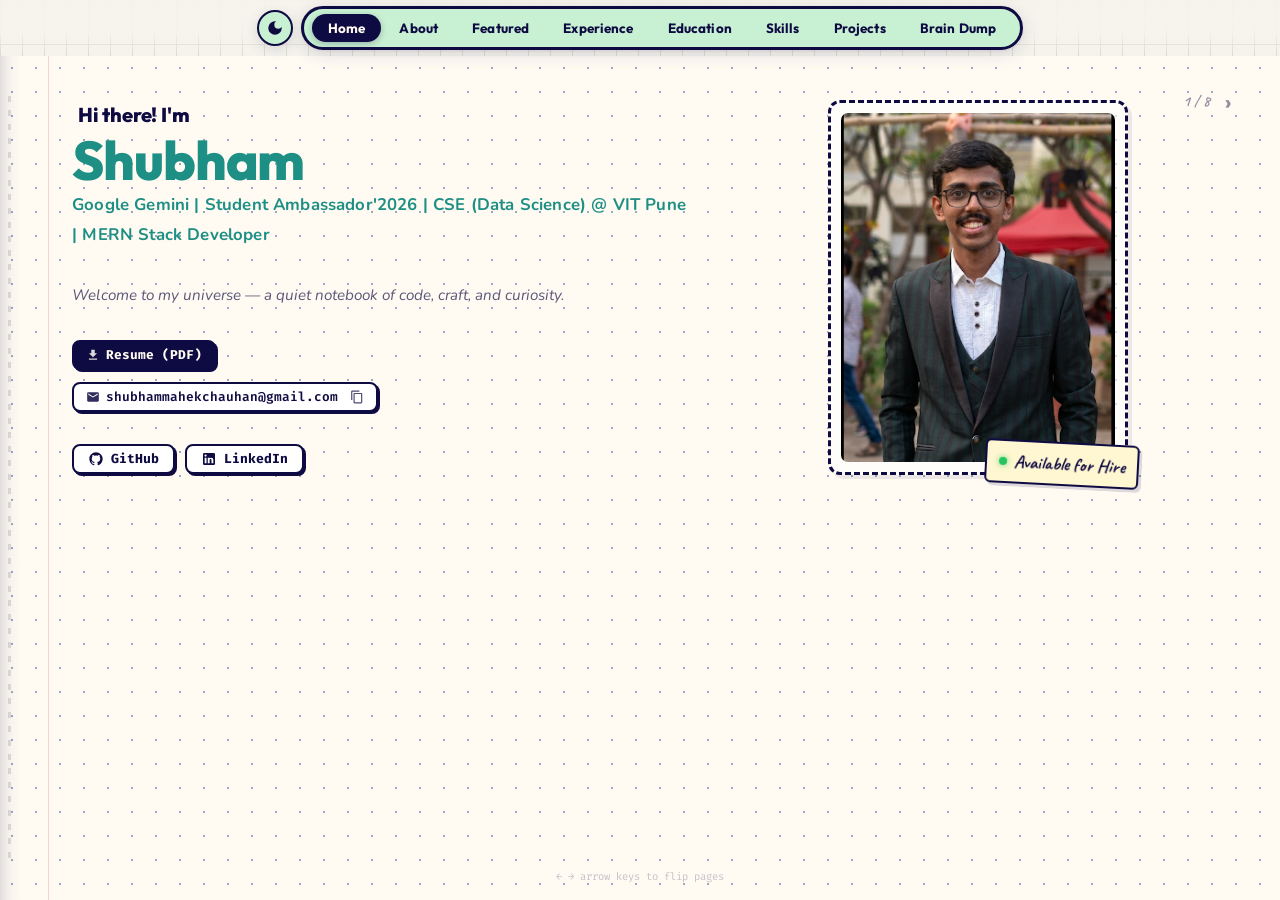
==== index.html @ 8caab5d8 "first commit" ====
<!DOCTYPE html>
<html lang="en">
<head>
  <meta charset="UTF-8">
  <meta name="viewport" content="width=device-width, initial-scale=1.0">
  <meta name="description" content="Personal Portfolio — A notebook of code, craft, and curiosity">
  <title>My Universe — Portfolio</title>
  <link rel="icon" href="data:image/svg+xml,<svg xmlns=%22http://www.w3.org/2000/svg%22 viewBox=%220 0 100 100%22><text y=%22.9em%22 font-size=%2290%22>📖</text></svg>">
  <link rel="stylesheet" href="style.css">
</head>
<body>

  <!-- ═══ FLOATING PILL NAVBAR ═══ -->
  <div class="floating-navbar-wrapper">
    <button class="theme-toggle-btn" id="theme-toggle-btn" title="Toggle theme">
      <svg viewBox="0 0 24 24"><path fill="currentColor" d="M12 3a9 9 0 1 0 9 9c0-.46-.04-.92-.1-1.36a5.389 5.389 0 0 1-4.4 2.26 5.403 5.403 0 0 1-5.4-5.4c0-1.81 .89-3.42 2.26-4.4C12.92 3.04 12.46 3 12 3z"/></svg>
    </button>
    <nav class="floating-navbar" id="navbar">
      <button class="nav-pill active" data-page="0">Home</button>
      <button class="nav-pill" data-page="1">About</button>
      <button class="nav-pill" data-page="2">Featured</button>
      <button class="nav-pill" data-page="3">Experience</button>
      <button class="nav-pill" data-page="4">Education</button>
      <button class="nav-pill" data-page="5">Skills</button>
      <button class="nav-pill" data-page="6">Projects</button>
      <button class="nav-pill" data-page="7">Brain Dump</button>
  </div>

  <!-- ═══ BOOK VIEWPORT ═══ -->
  <div class="book-viewport">
    <div class="book" id="book">

      <!-- Shadow sweep overlay -->
      <div class="page-shadow-overlay" id="page-shadow"></div>

      <!-- ─── PAGE 1: HOME (Full-Spread) ─── -->
      <div class="book-page active" data-page="0">
        <div class="page-full-spread">
          <div class="hero-left page-content-inner">
            <h2 class="hero-greeting" id="hero-greeting"></h2>
            <h1 class="hero-name" id="hero-name"></h1>
            <div class="hero-tagline" id="hero-tagline"></div>
            <p class="hero-bio-line" id="hero-bio"></p>
            <div class="hero-badges" id="hero-badges"></div>
            <div class="hero-socials" id="hero-socials"></div>
          </div>
          <div class="hero-right">
            <div class="pinned-frame" id="hero-frame">
              <img src="" alt="Profile photo" id="hero-photo">
              <!-- Interactive sticky note -->
              <div class="sticky-note">
                <span class="status-dot"></span> Available for Hire
              </div>
            </div>
          </div>
          <div class="page-nav">
            <span class="page-num">1 / 8</span>
            <button class="page-arrow" data-dir="next" title="Next page">›</button>
          </div>
        </div>
      </div>

      <!-- ─── PAGE 2: ABOUT ─── -->
      <div class="book-page" data-page="1">
        <div class="page-left">
          <div class="chapter-number">02</div>
          <div class="chapter-title">About</div>
        </div>
        <div class="page-right">
          <div class="page-content-inner">
            <div class="page-header">
              <h2 class="section-heading">About Me</h2>
              <div class="page-nav">
                <button class="page-arrow" data-dir="prev" title="Previous page">‹</button>
                <span class="page-num">2 / 8</span>
                <button class="page-arrow" data-dir="next" title="Next page">›</button>
              </div>
            </div>
            <div id="about-content"></div>
            <div class="meta-facts" id="about-meta"></div>
          </div>
        </div>
      </div>

      <!-- ─── PAGE 3: FEATURED ─── -->
      <div class="book-page" data-page="2">
        <div class="page-left">
          <div class="chapter-number">03</div>
          <div class="chapter-title">Featured Work</div>
        </div>
        <div class="page-right">
          <div class="page-content-inner">
            <div class="page-header">
              <h2 class="section-heading">Featured Work</h2>
              <div class="page-nav">
                <button class="page-arrow" data-dir="prev" title="Previous page">‹</button>
                <span class="page-num">3 / 8</span>
                <button class="page-arrow" data-dir="next" title="Next page">›</button>
              </div>
            </div>
            <div id="featured-content"></div>
          </div>
        </div>
      </div>

      <!-- ─── PAGE 4: EXPERIENCE ─── -->
      <div class="book-page" data-page="3">
        <div class="page-left">
          <div class="chapter-number">04</div>
          <div class="chapter-title">Experience</div>
        </div>
        <div class="page-right">
          <div class="page-content-inner">
            <div class="page-header">
              <h2 class="section-heading">Experience</h2>
              <div class="page-nav">
                <button class="page-arrow" data-dir="prev" title="Previous page">‹</button>
                <span class="page-num">4 / 8</span>
                <button class="page-arrow" data-dir="next" title="Next page">›</button>
              </div>
            </div>
            <div class="timeline" id="experience-content"></div>
          </div>
        </div>
      </div>

      <!-- ─── PAGE 5: EDUCATION ─── -->
      <div class="book-page" data-page="4">
        <div class="page-left">
          <div class="chapter-number">05</div>
          <div class="chapter-title">Education</div>
        </div>
        <div class="page-right">
          <div class="page-content-inner">
            <div class="page-header">
              <h2 class="section-heading">Education</h2>
              <div class="page-nav">
                <button class="page-arrow" data-dir="prev" title="Previous page">‹</button>
                <span class="page-num">5 / 8</span>
                <button class="page-arrow" data-dir="next" title="Next page">›</button>
              </div>
            </div>
            <!-- Sub-tabs -->
            <div class="edu-tabs">
              <button class="edu-tab active" data-tab="degrees">Degree</button>
              <button class="edu-tab" data-tab="courses">Courses & Certs</button>
            </div>
            <div id="education-content" class="timeline"></div>
            <div id="courses-content" class="courses-grid" style="display:none;"></div>
          </div>
        </div>
      </div>

      <!-- ─── PAGE 6: SKILLS ─── -->
      <div class="book-page" data-page="5">
        <div class="page-left">
          <div class="chapter-number">06</div>
          <div class="chapter-title">Skills</div>
        </div>
        <div class="page-right">
          <div class="page-content-inner">
            <div class="page-header">
              <h2 class="section-heading">Technical Skills</h2>
              <div class="page-nav">
                <button class="page-arrow" data-dir="prev" title="Previous page">‹</button>
                <span class="page-num">6 / 8</span>
                <button class="page-arrow" data-dir="next" title="Next page">›</button>
              </div>
            </div>
            <div class="skills-grid" id="skills-content"></div>
          </div>
        </div>
      </div>

      <!-- ─── PAGE 7: PROJECTS ─── -->
      <div class="book-page" data-page="6">
        <div class="page-left">
          <div class="chapter-number">07</div>
          <div class="chapter-title">Projects</div>
        </div>
        <div class="page-right">
          <div class="page-content-inner">
            <div class="page-header">
              <h2 class="section-heading">Projects</h2>
              <div class="page-nav">
                <button class="page-arrow" data-dir="prev" title="Previous page">‹</button>
                <span class="page-num">7 / 8</span>
                <button class="page-arrow" data-dir="next" title="Next page">›</button>
              </div>
            </div>
            <div class="filter-bar" id="project-filters"></div>
            <div class="projects-grid" id="projects-content"></div>
          </div>
        </div>
      </div>

      <!-- ─── PAGE 8: BRAIN DUMP ─── -->
      <div class="book-page" data-page="7">
        <div class="page-left">
          <div class="chapter-number">08</div>
          <div class="chapter-title">Brain Dump</div>
        </div>
        <div class="page-right">
          <div class="page-content-inner">
            <div class="page-header">
              <h2 class="section-heading">Brain Dump</h2>
              <div class="page-nav">
                <button class="page-arrow" data-dir="prev" title="Previous page">‹</button>
                <span class="page-num">8 / 8</span>
              </div>
            </div>
            <p class="blog-subtext" id="blog-subtext"></p>
            <div id="blog-content"></div>
          </div>
        </div>
      </div>

    </div><!-- /.book -->
  </div><!-- /.book-viewport -->

  <!-- Keyboard hint -->
  <div class="keyboard-hints">← → arrow keys to flip pages</div>

  <!-- ═══ ARTICLE READER MODAL ═══ -->
  <div class="modal-overlay" id="article-modal">
    <div class="modal-window">
      <div class="modal-header">
        <span id="modal-header-text">Brain Dump</span>
        <button class="modal-close" id="modal-close">&times;</button>
      </div>
      <div class="modal-body">
        <h2 class="article-title" id="modal-title"></h2>
        <div class="article-meta" id="modal-meta"></div>
        <div class="article-content" id="modal-content"></div>
      </div>
    </div>
  </div>

  <!-- ═══ CONTACT / DIRECT MESSAGE MODAL ═══ -->
  <div class="modal-overlay" id="contact-modal">
    <div class="modal-window contact-modal-window">
      <div class="modal-header">
        <span>Send a Direct Note</span>
        <button class="modal-close" id="contact-close">&times;</button>
      </div>
      <div class="modal-body contact-modal-body">
        <form id="contact-form">
          <div class="form-group">
            <label for="contact-name" class="form-label">Your Name</label>
            <input type="text" id="contact-name" class="notebook-input" placeholder="e.g. Alex Smith" required>
          </div>
          <div class="form-group">
            <label for="contact-email" class="form-label">Your Email or LinkedIn</label>
            <input type="text" id="contact-email" class="notebook-input" placeholder="e.g. alex@company.com" required>
          </div>
          <div class="form-group">
            <label for="contact-message" class="form-label">Message</label>
            <textarea id="contact-message" class="notebook-input notebook-textarea" rows="3" placeholder="Write a quick note, project inquiry, or greeting..." required></textarea>
          </div>
          <button type="submit" class="submit-note-btn" id="contact-submit">Send Note</button>
          <div class="form-status" id="contact-status"></div>
        </form>
      </div>
    </div>
  </div>

  <script src="data.js"></script>
  <script src="app.js"></script>
</body>
</html>
---- style.css ----
/* ==========================================================================
   BOOK-FLIP PORTFOLIO — STYLESHEET (v6: Precision Baseline & Home Interactions)
   Theme: Open notebook on warm grid canvas — slide transitions
   ========================================================================== */

@import url('https://fonts.googleapis.com/css2?family=Caveat:wght@400;500;600;700&family=Nunito:ital,wght@0,400;0,600;0,700;0,800;1,400&family=Outfit:wght@500;600;700;800&family=Fira+Code:wght@400;500;600&family=Inter:wght@400;500;600&display=swap');

/* ── Design Tokens ── */
:root {
  --bg-canvas: #F5F3EC;
  --bg-grid-line: #DDD9CB;
  --bg-book: #FFFBF3;
  --bg-book-left: #F8F1E4;
  --bg-card: #FFFFFF;
  --bg-pill-nav: #C8F0D2;
  --bg-pill-badge: #D9F5DE;
  --ruled-line: #96AABF;
  --ruled-line-red: #D68A8A;

  --text-navy: #0E0A42;
  --text-teal: #1E8F84;
  --text-body: #1E1A4F;
  --text-muted: #5C587A;
  --text-chapter: rgba(14, 10, 66, 0.14);

  --border-dark: #0E0A42;
  --border-medium: #3A366A;
  --border-light: #CBC7B8;
  --pin-red: #E83636;
  --accent-gold: #E8A817;

  --font-display: 'Outfit', 'Nunito', sans-serif;
  --font-body: 'Nunito', 'Inter', sans-serif;
  --font-mono: 'Fira Code', monospace;
  --font-handwritten: 'Caveat', cursive;

  --shadow-book: 0 10px 40px rgba(14,10,66,0.15), 0 2px 8px rgba(14,10,66,0.10);
  --shadow-block: 3px 3px 0px var(--border-dark);
  --shadow-block-hover: 5px 5px 0px var(--text-teal);

  --slide-duration: 480ms;
  --slide-ease: cubic-bezier(0.4, 0, 0.2, 1);

  --navbar-height: 56px;

  /* ── BUTTON & PILL THEME TOKENS ── */
  --btn-active-bg: #0E0A42;
  --btn-active-text: #FFFBF3;
  --btn-hover-bg: rgba(14, 10, 66, 0.08);
  --btn-badge-bg: #D9F5DE;
  --btn-badge-text: #0E0A42;
  --action-btn-bg: #0E0A42;
  --action-btn-text: #FFFBF3;
  --action-btn-hover-bg: #1E8F84;
  --action-btn-hover-text: #FFFBF3;

  /* ── LINE GRID — single source of truth ── */
  --line-height: 30px;
}

/* ── Blueprint Theme ── */
body.theme-blueprint {
  --bg-canvas: #090F1E;
  --bg-grid-line: #162244;
  --bg-book: #121F3D;
  --bg-book-left: #090F1E;
  --bg-card: #1B2B50;
  --bg-pill-nav: #162548;
  --bg-pill-badge: #0284C7;
  --ruled-line: rgba(56, 189, 248, 0.35);
  --ruled-line-red: #F43F5E;
  --text-navy: #FFFFFF;
  --text-teal: #38BDF8;
  --text-body: #E0F2FE;
  --text-muted: #7DD3FC;
  --text-chapter: rgba(248, 250, 252, 0.18);
  --border-dark: #38BDF8;
  --border-medium: #0284C7;
  --border-light: #334155;

  --btn-active-bg: #38BDF8;
  --btn-active-text: #090F1E;
  --btn-hover-bg: rgba(56, 189, 248, 0.18);
  --btn-badge-bg: #0284C7;
  --btn-badge-text: #FFFFFF;
  --action-btn-bg: #38BDF8;
  --action-btn-text: #090F1E;
  --action-btn-hover-bg: #0284C7;
  --action-btn-hover-text: #FFFFFF;
}
body.theme-blueprint .floating-navbar-wrapper {
  background: linear-gradient(to bottom, rgba(9,15,30,0.95) 55%, transparent 100%);
}
body.theme-blueprint .floating-navbar {
  background-color: #162548;
  border-color: #38BDF8;
}
body.theme-blueprint .nav-pill {
  color: #E0F2FE;
}
body.theme-blueprint .nav-pill.active {
  background-color: #38BDF8;
  color: #090F1E;
}
body.theme-blueprint .pinned-frame {
  background: #1B2B50;
}
body.theme-blueprint .sticky-note {
  background: #0284C7;
  color: #FFFFFF;
  border-color: #38BDF8;
}

/* ── Dark Ink Theme ── */
body.theme-darkink {
  --bg-canvas: #0A0A0E;
  --bg-grid-line: #181822;
  --bg-book: #14141C;
  --bg-book-left: #0A0A0E;
  --bg-card: #1F1F2B;
  --bg-pill-nav: #1A1A24;
  --bg-pill-badge: #134E4A;
  --ruled-line: rgba(255, 255, 255, 0.12);
  --ruled-line-red: #EF4444;
  --text-navy: #FFFFFF;
  --text-teal: #2DD4BF;
  --text-body: #E5E7EB;
  --text-muted: #9CA3AF;
  --text-chapter: rgba(255, 255, 255, 0.15);
  --border-dark: #2DD4BF;
  --border-medium: #14B8A6;
  --border-light: #2A2A38;

  --btn-active-bg: #2DD4BF;
  --btn-active-text: #0A0A0E;
  --btn-hover-bg: rgba(45, 212, 191, 0.18);
  --btn-badge-bg: #134E4A;
  --btn-badge-text: #FFFFFF;
  --action-btn-bg: #2DD4BF;
  --action-btn-text: #0A0A0E;
  --action-btn-hover-bg: #14B8A6;
  --action-btn-hover-text: #FFFFFF;
}
body.theme-darkink .floating-navbar-wrapper {
  background: linear-gradient(to bottom, rgba(10,10,14,0.95) 55%, transparent 100%);
}
body.theme-darkink .floating-navbar {
  background-color: #1A1A24;
  border-color: #2DD4BF;
}
body.theme-darkink .nav-pill {
  color: #E5E7EB;
}
body.theme-darkink .nav-pill.active {
  background-color: #2DD4BF;
  color: #0A0A0E;
}
body.theme-darkink .pinned-frame {
  background: #1F1F2B;
}
body.theme-darkink .sticky-note {
  background: #134E4A;
  color: #FFFFFF;
  border-color: #2DD4BF;
}



/* ── Interactive Paper Doodles / Coffee Rings ── */
.paper-doodle {
  position: absolute;
  pointer-events: none;
  z-index: 15;
  user-select: none;
  animation: doodlePop 350ms cubic-bezier(0.34, 1.56, 0.64, 1) forwards;
}
@keyframes doodlePop {
  0% { transform: translate(-50%, -50%) scale(0.2) rotate(-15deg); opacity: 0; }
  100% { transform: translate(-50%, -50%) scale(1) rotate(0deg); opacity: 0.65; }
}

.coffee-stain {
  width: 64px;
  height: 64px;
  border-radius: 50%;
  border: 4px solid rgba(139, 90, 43, 0.35);
  box-shadow: inset 0 0 12px rgba(139, 90, 43, 0.2);
}
.ink-star-doodle {
  font-family: var(--font-handwritten);
  font-size: 2.2rem;
  font-weight: 700;
  color: var(--text-teal);
}

/* ── Reset ── */
*, *::before, *::after { box-sizing: border-box; margin: 0; padding: 0; }

html {
  font-size: 16px;
  background-color: var(--bg-canvas);
  font-family: var(--font-body);
  -webkit-font-smoothing: antialiased;
  -moz-osx-font-smoothing: grayscale;
}

body {
  background-color: var(--bg-canvas);
  background-image:
    linear-gradient(to right, var(--bg-grid-line) 1px, transparent 1px),
    linear-gradient(to bottom, var(--bg-grid-line) 1px, transparent 1px);
  background-size: 22px 22px;
  color: var(--text-body);
  line-height: var(--line-height);
  overflow: hidden;
  height: 100vh;
  width: 100vw;
  display: flex;
  flex-direction: column;
}

/* ── Typography — sized to sit on ruled lines ── */
h1, h2, h3, h4 {
  font-family: var(--font-display);
  color: var(--text-navy);
  letter-spacing: -0.01em;
}
h1 { font-size: clamp(2.2rem, 4vw, 3.4rem); font-weight: 800; line-height: calc(var(--line-height) * 2); margin: 0; }
h2 { font-size: 1.6rem; font-weight: 800; line-height: var(--line-height); margin: 0; }
h3 { font-size: 1.1rem; font-weight: 700; line-height: var(--line-height); margin: 0; }
p  { font-size: 0.95rem; color: var(--text-body); line-height: var(--line-height); margin-bottom: var(--line-height); }

/* ==========================================================================
   FLOATING PILL NAVBAR
   ========================================================================== */
.floating-navbar-wrapper {
  position: fixed;
  top: 0; left: 0; right: 0;
  height: var(--navbar-height);
  z-index: 1000;
  display: flex;
  align-items: center;
  justify-content: center;
  gap: 8px;
  padding: 10px 12px;
  pointer-events: none;
  background: linear-gradient(to bottom, rgba(245,243,236,0.95) 55%, transparent 100%);
}

.theme-toggle-btn {
  pointer-events: auto;
  width: 36px;
  height: 36px;
  border-radius: 50%;
  background: var(--bg-pill-nav);
  border: 2.5px solid var(--border-dark);
  color: var(--text-navy);
  display: flex;
  align-items: center;
  justify-content: center;
  cursor: pointer;
  box-shadow: 0 4px 14px rgba(14,10,66,0.12);
  transition: all 180ms ease;
  flex-shrink: 0;
}
.theme-toggle-btn:hover {
  transform: scale(1.08);
  background: var(--btn-active-bg);
  color: var(--btn-active-text);
}
.theme-toggle-btn svg {
  width: 18px;
  height: 18px;
  display: block;
}

.floating-navbar {
  pointer-events: auto;
  background-color: var(--bg-pill-nav);
  border: 3px solid var(--border-dark);
  border-radius: 999px;
  padding: 5px 8px;
  box-shadow: 0 4px 18px rgba(14,10,66,0.13), 0 1px 3px rgba(14,10,66,0.08);
  display: flex;
  align-items: center;
  gap: 2px;
  flex-wrap: nowrap;
  overflow-x: auto;
  overflow-y: hidden;
  max-width: calc(100vw - 24px);
  scrollbar-width: none;
  -ms-overflow-style: none;
}
.floating-navbar::-webkit-scrollbar { display: none; }

.nav-pill {
  font-family: var(--font-display);
  font-size: 0.84rem;
  font-weight: 700;
  color: var(--text-navy);
  text-decoration: none;
  padding: 6px 16px;
  border-radius: 999px;
  transition: all 180ms ease;
  white-space: nowrap;
  cursor: pointer;
  border: none;
  background: none;
  flex-shrink: 0;
  user-select: none;
  letter-spacing: 0.01em;
}
.nav-pill:hover { background-color: var(--btn-hover-bg); }
.nav-pill.active {
  background-color: var(--btn-active-bg);
  color: var(--btn-active-text);
  box-shadow: 0 2px 6px rgba(14,10,66,0.25);
}

/* ==========================================================================
   BOOK CONTAINER
   ========================================================================== */
.book-viewport {
  flex: 1;
  width: 100%;
  padding-top: var(--navbar-height);
  overflow: hidden;
}

.book {
  position: relative;
  width: 100%;
  height: 100%;
  background-color: var(--bg-book);
  overflow: hidden;
}

/* Book spine */
.book::before {
  content: '';
  position: absolute;
  left: 0; top: 0; bottom: 0;
  width: 22px;
  background: linear-gradient(to right,
    rgba(14,10,66,0.12) 0%,
    rgba(14,10,66,0.06) 30%,
    rgba(14,10,66,0.02) 60%,
    transparent 100%
  );
  z-index: 50;
  pointer-events: none;
}

/* Binding stitches */
.book::after {
  content: '';
  position: absolute;
  left: 8px; top: 40px; bottom: 40px;
  width: 3px;
  background-image: repeating-linear-gradient(
    to bottom,
    var(--border-dark) 0px,
    var(--border-dark) 6px,
    transparent 6px,
    transparent 14px
  );
  opacity: 0.12;
  z-index: 51;
  pointer-events: none;
}

/* ==========================================================================
   BOOK PAGES
   ========================================================================== */
.book-page {
  position: absolute;
  inset: 0;
  display: none;
  background-color: var(--bg-book);
  overflow: hidden;
  will-change: transform, opacity;
}

.book-page.active { display: flex; z-index: 10; }

/* ── Left page (chapter visual) ── */
.page-left {
  width: clamp(240px, 32%, 380px);
  background-color: var(--bg-book-left);
  border-right: 2px solid var(--border-light);
  display: flex;
  flex-direction: column;
  justify-content: center;
  align-items: center;
  padding: 48px 32px;
  position: relative;
  flex-shrink: 0;
  background-image: radial-gradient(var(--ruled-line) 1.2px, transparent 1.2px);
  background-size: 24px 24px;
}

/* ── Right page (content) — ELEGANT DOT GRID BULLET JOURNAL PAPER ── */
.page-right {
  flex: 1;
  overflow-y: auto;
  overflow-x: hidden;
  padding: 40px 52px 40px 44px;
  scrollbar-width: thin;
  scrollbar-color: var(--border-light) transparent;
  background-color: var(--bg-book);
  background-image:
    linear-gradient(to right, rgba(220, 53, 69, 0.2) 1.5px, transparent 1.5px),
    radial-gradient(var(--ruled-line) 1.2px, transparent 1.2px);
  background-size: 100% 100%, 24px 24px;
  background-position: 28px 0, 0 0;
  background-attachment: local;
}
.page-right::-webkit-scrollbar { width: 5px; }
.page-right::-webkit-scrollbar-track { background: transparent; }
.page-right::-webkit-scrollbar-thumb { background: var(--border-light); border-radius: 3px; }

.grid-paragraph {
  font-size: 0.95rem;
  line-height: 1.6;
  margin-bottom: 16px;
  color: var(--text-body);
}

/* ── Full-Spread Page (Home) — Dot-Grid background ── */
.page-full-spread {
  width: 100%;
  height: 100%;
  display: flex;
  align-items: flex-start;
  padding: 44px 72px;
  gap: 56px;
  background-color: var(--bg-book);
  background-image:
    linear-gradient(to right, rgba(220, 53, 69, 0.2) 1.5px, transparent 1.5px),
    radial-gradient(var(--ruled-line) 1.2px, transparent 1.2px);
  background-size: 100% 100%, 24px 24px;
  background-position: 48px 0, 0 0;
  position: relative;
}

/* ── Hero typography lined baseline perfection ── */
.hero-greeting {
  font-size: 1.25rem;
  font-weight: 800;
  line-height: var(--line-height);
  margin-bottom: 0;
  padding-left: 6px;
}
.hero-name {
  font-size: clamp(2.2rem, 4.5vw, 3.4rem);
  font-weight: 800;
  color: var(--text-teal);
  line-height: calc(var(--line-height) * 2);
  margin-bottom: 0;
  letter-spacing: -0.02em;
}
.hero-tagline {
  font-family: var(--font-body);
  font-size: clamp(0.88rem, 1.5vw, 1.05rem);
  color: var(--text-teal);
  line-height: var(--line-height);
  margin-bottom: var(--line-height);
  font-weight: 700;
  letter-spacing: 0.01em;
}
.hero-bio-line {
  font-style: italic;
  color: var(--text-muted);
  margin-bottom: var(--line-height);
  font-size: 0.92rem;
  max-width: 520px;
  line-height: var(--line-height);
}

/* ── Chapter Number — bold stamped ── */
.chapter-number {
  font-family: var(--font-handwritten);
  font-size: clamp(6rem, 12vw, 10rem);
  font-weight: 700;
  color: var(--text-chapter);
  line-height: 0.9;
  margin-bottom: 12px;
  text-shadow: 2px 2px 0px rgba(14,10,66,0.04);
  letter-spacing: -0.04em;
}

.chapter-title {
  font-family: var(--font-handwritten);
  font-size: clamp(2rem, 3.5vw, 2.8rem);
  font-weight: 700;
  color: var(--text-navy);
  text-align: center;
  line-height: calc(var(--line-height) * 2);
}

/* ==========================================================================
   PAGE HEADER & NAVIGATION
   ========================================================================== */
.page-header {
  display: flex;
  justify-content: space-between;
  align-items: center;
  height: var(--line-height);
  margin-bottom: var(--line-height);
  border-bottom: 2px solid var(--border-dark);
  padding-bottom: 0;
  box-sizing: border-box;
}

.section-heading {
  font-size: 1.6rem;
  font-weight: 800;
  color: var(--text-navy);
  line-height: var(--line-height);
  padding: 0;
  margin: 0;
  border: none;
}

.page-nav {
  display: flex;
  align-items: center;
  gap: 2px;
  height: var(--line-height);
}

.page-full-spread .page-nav {
  position: absolute;
  top: 30px;
  right: 40px;
}

.page-arrow {
  display: flex;
  align-items: center;
  justify-content: center;
  width: 24px;
  height: var(--line-height);
  background: none;
  border: none;
  cursor: pointer;
  font-size: 1.3rem;
  font-weight: 800;
  color: var(--text-navy);
  transition: color 140ms ease;
  user-select: none;
  opacity: 0.45;
  font-family: var(--font-display);
  line-height: var(--line-height);
}
.page-arrow:hover {
  opacity: 1;
  color: var(--text-teal);
}
.page-arrow:active { transform: scale(0.9); }

.page-num {
  font-family: var(--font-handwritten);
  font-size: 0.95rem;
  font-weight: 700;
  color: var(--text-muted);
  padding: 0 4px;
  white-space: nowrap;
  user-select: none;
  opacity: 0.65;
  line-height: var(--line-height);
}

/* ==========================================================================
   SLIDE TRANSITIONS
   ========================================================================== */
@keyframes slideOutLeft {
  0%   { transform: translateX(0) scale(1);     opacity: 1; }
  100% { transform: translateX(-30%) scale(0.96); opacity: 0; }
}
@keyframes slideInFromRight {
  0%   { transform: translateX(45%) scale(0.97); opacity: 0; }
  100% { transform: translateX(0) scale(1);      opacity: 1; }
}
@keyframes slideOutRight {
  0%   { transform: translateX(0) scale(1);      opacity: 1; }
  100% { transform: translateX(30%) scale(0.96);  opacity: 0; }
}
@keyframes slideInFromLeft {
  0%   { transform: translateX(-45%) scale(0.97); opacity: 0; }
  100% { transform: translateX(0) scale(1);       opacity: 1; }
}

.book-page.slide-out-left {
  display: flex !important;
  animation: slideOutLeft var(--slide-duration) var(--slide-ease) forwards;
  z-index: 20;
}
.book-page.slide-in-right {
  display: flex !important;
  animation: slideInFromRight var(--slide-duration) var(--slide-ease) forwards;
  z-index: 15;
}
.book-page.slide-out-right {
  display: flex !important;
  animation: slideOutRight var(--slide-duration) var(--slide-ease) forwards;
  z-index: 20;
}
.book-page.slide-in-left {
  display: flex !important;
  animation: slideInFromLeft var(--slide-duration) var(--slide-ease) forwards;
  z-index: 15;
}

/* Shadow sweep */
.page-shadow-overlay {
  position: absolute; inset: 0;
  pointer-events: none; z-index: 30;
  opacity: 0;
  background: linear-gradient(to right, rgba(14,10,66,0.08) 0%, transparent 40%);
}
.page-shadow-overlay.sweeping {
  animation: shadowSweep var(--slide-duration) ease-in-out forwards;
}
@keyframes shadowSweep {
  0%   { opacity: 0; }
  35%  { opacity: 1; }
  65%  { opacity: 0.7; }
  100% { opacity: 0; }
}

/* Content fade-in */
.page-content-inner {
  opacity: 0;
  transform: translateY(8px);
  transition: opacity 300ms ease-out 120ms, transform 300ms ease-out 120ms;
}
.book-page.active .page-content-inner {
  opacity: 1;
  transform: translateY(0);
}

/* ==========================================================================
   HERO / HOME (FULL-SPREAD & INTERACTIVE ELEMENTS)
   ========================================================================== */
.hero-left { flex: 1.1; max-width: 620px; }
.hero-bio-line {
  font-style: italic;
  color: var(--text-muted);
  margin-bottom: var(--line-height);
  font-size: 0.95rem;
  max-width: 520px;
  line-height: var(--line-height);
}

/* Handwritten signature at bottom */
.handwritten-signature {
  font-family: var(--font-handwritten);
  font-size: 1.9rem;
  font-weight: 700;
  color: var(--text-teal);
  margin-top: var(--line-height);
  line-height: var(--line-height);
  opacity: 0.85;
  transform: rotate(-3deg);
  user-select: none;
  display: inline-block;
  cursor: pointer;
  transition: transform 200ms ease, opacity 200ms ease;
}
.handwritten-signature:hover {
  transform: rotate(0deg) scale(1.08);
  opacity: 1;
}

/* Copy Badges */
.hero-badges { display: flex; gap: 10px; flex-wrap: wrap; margin-bottom: var(--line-height); }

.copy-pill {
  display: inline-flex; align-items: center; gap: 6px;
  background: var(--bg-card);
  border: 2px solid var(--border-dark);
  border-radius: 8px;
  padding: 4px 12px;
  height: var(--line-height);
  font-family: var(--font-mono); font-size: 0.8rem; font-weight: 600;
  color: var(--text-navy);
  cursor: pointer;
  transition: all 150ms ease;
  position: relative;
  box-shadow: 2px 2px 0px var(--border-dark);
}
.copy-pill:hover {
  background: var(--btn-badge-bg);
  color: var(--btn-badge-text);
  transform: translateY(-2px);
  box-shadow: 4px 4px 0px var(--border-dark);
}
.copy-pill svg { width: 14px; height: 14px; fill: currentColor; opacity: 0.85; }

.copy-pill .toast {
  position: absolute; top: -32px; left: 50%; transform: translateX(-50%);
  background: var(--border-dark);
  color: var(--bg-book);
  border: 1.5px solid var(--border-dark);
  box-shadow: 2px 3px 8px rgba(0,0,0,0.25);
  font-family: var(--font-mono);
  font-size: 0.72rem; font-weight: 700; padding: 3px 10px; border-radius: 6px;
  opacity: 0; pointer-events: none; transition: opacity 200ms ease; white-space: nowrap;
  z-index: 100;
}
.copy-pill.copied .toast { opacity: 1; }

/* Socials */
.hero-socials { display: flex; gap: 10px; flex-wrap: wrap; margin-top: 4px; }

.social-badge {
  display: inline-flex; align-items: center; justify-content: center; gap: 7px;
  padding: 4px 14px;
  height: var(--line-height);
  background: var(--bg-card);
  border: 2px solid var(--border-dark);
  border-radius: 8px;
  color: var(--text-navy);
  font-family: var(--font-mono);
  font-size: 0.82rem;
  font-weight: 700;
  box-shadow: 2px 2px 0px var(--border-dark);
  transition: transform 150ms ease, box-shadow 150ms ease, background-color 150ms ease;
  text-decoration: none;
  white-space: nowrap;
}
.social-badge:hover {
  transform: translateY(-2px);
  box-shadow: 4px 4px 0px var(--border-dark);
  background: var(--bg-pill-badge);
}
.social-badge svg { width: 16px; height: 16px; fill: currentColor; flex-shrink: 0; }

/* Hero photo frame with 3D tilt & interactive sticky note */
.hero-right { flex: 0.8; display: flex; align-items: flex-start; justify-content: center; }

.pinned-frame {
  position: relative;
  width: 100%; max-width: 300px;
  aspect-ratio: 4/5;
  border: 3px dashed var(--border-dark);
  border-radius: 12px;
  padding: 10px;
  background: rgba(255,255,255,0.6);
  box-shadow: 4px 4px 0px rgba(14,10,66,0.08);
  transition: transform 300ms cubic-bezier(0.2, 0, 0.2, 1), box-shadow 300ms ease;
  transform-style: preserve-3d;
  cursor: pointer;
}
.pinned-frame:hover {
  transform: translateY(-4px) rotate(1deg);
  box-shadow: 8px 8px 0px rgba(14,10,66,0.12);
}
.pinned-frame img {
  width: 100%; height: 100%; object-fit: cover; object-position: 50% 12%; border-radius: 7px; display: block;
}

/* Interactive Sticky Note on Photo */
.sticky-note {
  position: absolute;
  bottom: -14px;
  right: -14px;
  background: #FFF7D1;
  border: 2px solid var(--border-dark);
  border-radius: 6px;
  padding: 5px 12px;
  font-family: var(--font-handwritten);
  font-size: 1.15rem;
  font-weight: 700;
  color: var(--text-navy);
  box-shadow: 3px 3px 0px rgba(14,10,66,0.14);
  transform: rotate(3deg);
  transition: transform 200ms ease, box-shadow 200ms ease;
  z-index: 20;
  display: flex;
  align-items: center;
  gap: 7px;
  white-space: nowrap;
  user-select: none;
}
.sticky-note:hover {
  transform: rotate(0deg) scale(1.06);
  box-shadow: 4px 4px 0px var(--text-teal);
}

.status-dot {
  width: 8px;
  height: 8px;
  border-radius: 50%;
  background: #22C55E;
  display: inline-block;
  box-shadow: 0 0 6px rgba(34,197,94,0.7);
  animation: pulseDot 2s infinite;
}

@keyframes pulseDot {
  0% { transform: scale(0.9); opacity: 0.7; }
  50% { transform: scale(1.25); opacity: 1; }
  100% { transform: scale(0.9); opacity: 0.7; }
}

/* ==========================================================================
   CONTENT COMPONENTS
   ========================================================================== */

/* Education sub-tabs */
.edu-tabs {
  display: flex;
  gap: 8px;
  margin-bottom: 20px;
}
.edu-tab {
  font-family: var(--font-display);
  font-size: 0.85rem;
  font-weight: 700;
  padding: 6px 18px;
  border-radius: 999px;
  border: 2px solid var(--border-dark);
  background: var(--bg-card);
  color: var(--text-navy);
  cursor: pointer;
  transition: all 150ms ease;
  box-shadow: 2px 2px 0px rgba(14,10,66,0.07);
}
.edu-tab:hover {
  background: var(--btn-badge-bg);
  color: var(--btn-badge-text);
  transform: translateY(-1px);
}
.edu-tab.active {
  background: var(--btn-active-bg);
  color: var(--btn-active-text);
  border-color: var(--border-dark);
  box-shadow: 2px 2px 0px rgba(14,10,66,0.18);
}

/* Note card */
.note-card {
  background-color: var(--bg-card);
  background-image: radial-gradient(var(--ruled-line) 1.2px, transparent 1.2px);
  background-size: 20px 20px;
  border: 2px solid var(--border-dark);
  border-radius: 10px;
  padding: 16px 20px;
  box-shadow: var(--shadow-block);
  transition: transform 150ms ease, box-shadow 150ms ease;
  margin-bottom: var(--line-height);
}
.note-card:hover { transform: translateY(-2px); box-shadow: var(--shadow-block-hover); }

/* Timeline */
.timeline {
  position: relative;
  padding-left: 28px;
  display: flex; flex-direction: column;
  gap: var(--line-height);
}
/* Tighter gap for Education milestones */
#education-content.timeline {
  gap: 14px;
}
.timeline::before {
  content: ''; position: absolute;
  left: 8px; top: 6px; bottom: 6px;
  width: 3px; background: var(--border-dark); border-radius: 2px;
}

.tl-item { position: relative; }

.tl-dot {
  position: absolute; left: -28px; top: 4px;
  width: 16px; height: 16px; border-radius: 50%;
  background: var(--bg-pill-nav);
  border: 3px solid var(--border-dark);
}

.tl-header {
  display: flex; justify-content: space-between; flex-wrap: wrap;
  gap: 6px;
  line-height: var(--line-height);
  margin-bottom: 0;
}
.tl-company {
  font-weight: 700; color: var(--text-teal);
  font-size: 0.92rem;
  line-height: var(--line-height);
  margin-bottom: 0;
}
.tl-period {
  font-family: var(--font-mono); font-size: 0.78rem;
  color: var(--text-muted); font-weight: 600;
  line-height: var(--line-height);
}

.tl-bullets { list-style: none; display: flex; flex-direction: column; gap: 0; margin-bottom: 0; }
.tl-bullets li {
  position: relative; padding-left: 16px;
  font-size: 0.92rem;
  line-height: var(--line-height);
}
.tl-bullets li::before {
  content: '▸'; position: absolute; left: 0;
  color: var(--text-teal); font-weight: bold; font-size: 0.85rem;
}

/* Sub-project pills inside experience timeline */
.exp-projects-list {
  display: flex;
  flex-direction: column;
  gap: 10px;
  margin-top: 12px;
}
.exp-project-pill {
  display: flex;
  align-items: center;
  justify-content: space-between;
  gap: 12px;
  padding: 10px 16px;
  background-color: var(--bg-card);
  background-image: radial-gradient(var(--ruled-line) 1.2px, transparent 1.2px);
  background-size: 20px 20px;
  border: 2px solid var(--border-dark);
  border-radius: 8px;
  box-shadow: 2px 2px 0px var(--border-dark);
  cursor: pointer;
  transition: transform 150ms ease, box-shadow 150ms ease, background-color 150ms ease;
}
.exp-project-pill:hover {
  transform: translateY(-2px);
  box-shadow: 4px 4px 0px var(--border-dark);
  background: var(--bg-pill-badge);
}
.exp-project-pill-text {
  display: flex;
  flex-direction: column;
  gap: 2px;
}
.exp-project-pill-title {
  font-weight: 700;
  font-size: 0.92rem;
  color: var(--text-navy);
}
.exp-project-pill-sub {
  font-size: 0.8rem;
  color: var(--text-muted);
}
.view-project-btn {
  padding: 4px 14px;
  font-size: 0.8rem;
  font-weight: 700;
  background: var(--bg-card);
  color: var(--text-navy);
  border: 1.5px solid var(--border-dark);
  border-radius: 6px;
  cursor: pointer;
  white-space: nowrap;
  flex-shrink: 0;
  transition: all 150ms ease;
}
.view-project-btn:hover {
  background: var(--btn-active-bg);
  color: var(--btn-active-text);
}

/* Tags */
.tag {
  display: inline-block;
  font-family: var(--font-mono); font-size: 0.72rem; font-weight: 600;
  background: var(--btn-badge-bg);
  border: 1.5px solid var(--border-dark);
  color: var(--btn-badge-text);
  padding: 1px 8px; border-radius: 6px;
  line-height: 20px;
}
.tags-row {
  display: flex; flex-wrap: wrap; gap: 6px;
  margin-top: 6px;
}

/* Skills grid */
.skills-grid {
  display: grid;
  grid-template-columns: repeat(auto-fit, minmax(230px, 1fr));
  gap: var(--line-height);
}
.skill-cat-title {
  font-family: var(--font-handwritten);
  font-size: 1.5rem;
  font-weight: 700;
  color: var(--text-teal);
  line-height: var(--line-height);
  margin-bottom: 6px;
}

/* Projects grid */
.projects-grid {
  display: grid;
  grid-template-columns: repeat(auto-fill, minmax(260px, 1fr));
  gap: var(--line-height);
}

/* "Something's Cooking" empty state */
.cooking-placeholder {
  display: flex;
  flex-direction: column;
  align-items: center;
  justify-content: center;
  gap: 10px;
  padding: 48px 24px;
  border: 2.5px dashed var(--border-light);
  border-radius: 14px;
  text-align: center;
  background-color: var(--bg-card);
  background-image: radial-gradient(var(--ruled-line) 1.2px, transparent 1.2px);
  background-size: 20px 20px;
}
.cooking-anim {
  display: flex;
  gap: 10px;
  align-items: flex-end;
  height: 32px;
  margin-bottom: 4px;
}
.c-dot {
  width: 10px;
  height: 10px;
  border-radius: 50%;
  background: var(--border-dark);
  animation: inkRise 1.4s ease-in-out infinite;
  opacity: 0.7;
}
.c-dot:nth-child(1) { animation-delay: 0s; }
.c-dot:nth-child(2) { animation-delay: 0.22s; }
.c-dot:nth-child(3) { animation-delay: 0.44s; }
@keyframes inkRise {
  0%, 80%, 100% { transform: translateY(0); opacity: 0.4; }
  40% { transform: translateY(-14px); opacity: 1; }
}
.cooking-label {
  font-family: var(--font-handwritten);
  font-size: 1.6rem;
  font-weight: 700;
  color: var(--text-navy);
}
.cooking-sub {
  font-family: var(--font-mono);
  font-size: 0.8rem;
  color: var(--text-muted);
  font-weight: 600;
}

/* Filter tabs */
.filter-bar {
  display: flex; gap: 7px; flex-wrap: wrap;
  margin-bottom: var(--line-height);
}

.filter-chip {
  font-family: var(--font-display); font-size: 0.82rem; font-weight: 700;
  background: var(--bg-card);
  border: 2px solid var(--border-dark);
  color: var(--text-navy);
  padding: 4px 14px; border-radius: 999px;
  cursor: pointer; transition: all 150ms ease;
  box-shadow: 2px 2px 0px rgba(14,10,66,0.06);
}
.filter-chip:hover { background: var(--btn-badge-bg); color: var(--btn-badge-text); transform: translateY(-1px); }
.filter-chip.active { background: var(--btn-active-bg); color: var(--btn-active-text); border-color: var(--border-dark); box-shadow: 2px 2px 0px rgba(14,10,66,0.15); }

/* Courses grid */
.courses-grid {
  display: grid;
  grid-template-columns: repeat(auto-fill, minmax(260px, 1fr));
  gap: var(--line-height);
}

/* Blog rows */
.blog-row {
  cursor: pointer;
  display: flex; justify-content: space-between; align-items: center;
  gap: 16px; padding: 16px 20px;
}
.blog-read-link {
  font-family: var(--font-display); font-weight: 800;
  color: var(--text-teal); white-space: nowrap; font-size: 0.92rem;
}
.blog-subtext {
  color: var(--text-muted);
  margin-bottom: var(--line-height);
  font-style: italic;
  font-size: 0.95rem;
  line-height: var(--line-height);
}

/* Featured cards */
.featured-card { padding: 18px 22px; }
.featured-subtitle {
  font-size: 0.84rem; color: var(--text-teal); font-weight: 700;
  line-height: var(--line-height);
  margin-bottom: 0;
}

/* Meta facts */
.meta-facts {
  display: grid;
  grid-template-columns: repeat(auto-fit, minmax(180px, 1fr));
  gap: 0 16px;
  margin-top: var(--line-height);
  padding-top: var(--line-height);
  border-top: 1px dashed var(--border-light);
}
.meta-pair { font-family: var(--font-mono); font-size: 0.8rem; line-height: var(--line-height); margin-bottom: var(--line-height); }
.meta-key { color: var(--text-teal); font-weight: 600; margin-right: 4px; text-transform: capitalize; }
.meta-val { color: var(--text-muted); }

/* ==========================================================================
   MODAL (Blog Reader)
   ========================================================================== */
.modal-overlay {
  position: fixed; inset: 0;
  background: rgba(14,10,66,0.55);
  backdrop-filter: blur(6px);
  z-index: 2000;
  display: flex; align-items: center; justify-content: center;
  padding: 24px;
  opacity: 0; pointer-events: none;
  transition: opacity 250ms ease;
}
.modal-overlay.open { opacity: 1; pointer-events: auto; }

.modal-window {
  width: 100%; max-width: 700px; max-height: 82vh;
  background: var(--bg-book);
  border: 3px solid var(--border-dark);
  border-radius: 12px;
  box-shadow: 8px 8px 0px var(--border-dark);
  display: flex; flex-direction: column; overflow: hidden;
}

.modal-header {
  background: var(--bg-pill-nav);
  border-bottom: 3px solid var(--border-dark);
  padding: 12px 20px;
  display: flex; justify-content: space-between; align-items: center;
  font-family: var(--font-display); font-weight: 800; font-size: 0.95rem;
  color: var(--text-navy);
}
.modal-close {
  background: none; border: none;
  font-size: 1.5rem; font-weight: 800;
  cursor: pointer; color: var(--text-navy);
  padding: 0 4px;
  transition: color 150ms;
}
.modal-close:hover { color: var(--pin-red); }

.modal-body {
  padding: var(--line-height); overflow-y: auto;
  background-color: var(--bg-book);
  background-image:
    linear-gradient(to right, rgba(220, 53, 69, 0.15) 1.5px, transparent 1.5px),
    radial-gradient(var(--ruled-line) 1.2px, transparent 1.2px);
  background-size: 100% 100%, 24px 24px;
  background-position: 28px 0, 0 0;
  background-attachment: local;
}
.article-title { margin-bottom: 0; line-height: var(--line-height); }
.article-meta {
  font-family: var(--font-mono); font-size: 0.8rem;
  color: var(--text-muted);
  margin-bottom: var(--line-height);
  font-weight: 600;
  line-height: var(--line-height);
}
.article-content { line-height: var(--line-height); font-size: 0.95rem; }
.article-content h3 {
  color: var(--text-teal);
  margin-top: var(--line-height);
  margin-bottom: 0;
  font-size: 1.15rem;
  line-height: var(--line-height);
}
.article-content p { margin-bottom: var(--line-height); }
.article-content strong { color: var(--text-navy); }

/* ── Contact Form Modal & Inputs ── */
.contact-modal-window { max-width: 520px; }
.contact-modal-body { padding: 20px 24px; }
.form-group { margin-bottom: 14px; }
.form-label {
  display: block;
  font-family: var(--font-mono);
  font-size: 0.78rem;
  font-weight: 700;
  color: var(--text-teal);
  margin-bottom: 4px;
}
.notebook-input {
  width: 100%;
  padding: 8px 12px;
  background: var(--bg-card);
  border: 2px solid var(--border-dark);
  border-radius: 8px;
  font-family: var(--font-body);
  font-size: 0.9rem;
  color: var(--text-navy);
  outline: none;
  transition: border-color 200ms ease;
}
.notebook-input:focus {
  border-color: var(--text-teal);
  box-shadow: 0 0 0 2px rgba(30,143,132,0.15);
}
.notebook-textarea { resize: vertical; min-height: 80px; }
.submit-note-btn {
  width: 100%;
  padding: 10px;
  background: var(--action-btn-bg);
  color: var(--action-btn-text);
  border: 2px solid var(--border-dark);
  border-radius: 8px;
  font-family: var(--font-display);
  font-size: 0.95rem;
  font-weight: 800;
  cursor: pointer;
  transition: transform 150ms ease, background 150ms ease, color 150ms ease;
}
.submit-note-btn:hover {
  background: var(--action-btn-hover-bg);
  color: var(--action-btn-hover-text);
  transform: translateY(-2px);
}
.form-status {
  display: none;
  margin-top: 12px;
  padding: 8px 12px;
  background: var(--btn-badge-bg);
  border: 2px solid var(--border-dark);
  border-radius: 8px;
  font-family: var(--font-mono);
  font-size: 0.8rem;
  font-weight: 600;
  color: var(--btn-badge-text);
  text-align: center;
}

/* Action Pill Buttons (Contact / Resume) */
.copy-pill.action-pill {
  text-decoration: none;
  background: var(--action-btn-bg);
  color: var(--action-btn-text);
  font-weight: 700;
  border: 2px solid var(--border-dark);
  transition: transform 150ms ease, background 150ms ease, color 150ms ease;
}
.copy-pill.action-pill:hover {
  background: var(--action-btn-hover-bg);
  color: var(--action-btn-hover-text);
}

/* ==========================================================================
   KEYBOARD HINTS
   ========================================================================== */
.keyboard-hints {
  position: fixed;
  bottom: 8px; left: 50%; transform: translateX(-50%);
  font-family: var(--font-mono); font-size: 0.66rem;
  color: var(--text-muted); opacity: 0.35;
  z-index: 100; pointer-events: none;
  white-space: nowrap;
}

/* ==========================================================================
   RESPONSIVE
   ========================================================================== */
@media (max-width: 900px) {
  .page-left { width: clamp(190px, 28%, 260px); padding: 28px 18px; }
  .page-right { padding: var(--line-height) 28px var(--line-height) 24px; }
  .page-full-spread { padding: 36px 32px; gap: 32px; }
  .chapter-number { font-size: clamp(4rem, 9vw, 7rem); }
}

@media (max-width: 680px) {
  :root { --navbar-height: 48px; }

  .floating-navbar-wrapper {
    padding: 6px 8px;
    justify-content: flex-start;
    gap: 6px;
  }

  .theme-toggle-btn {
    width: 32px;
    height: 32px;
    border-width: 2px;
  }
  .theme-toggle-btn svg {
    width: 15px;
    height: 15px;
  }

  .floating-navbar {
    padding: 3px 5px;
    gap: 2px;
    border-width: 2.5px;
    max-width: calc(100vw - 56px);
    margin-left: 0;
    overflow-x: auto;
    justify-content: flex-start;
    scrollbar-width: none;
  }
  .floating-navbar::-webkit-scrollbar { display: none; }
  .nav-pill { padding: 5px 10px; font-size: 0.74rem; flex-shrink: 0; }

  /* Allow vertical scrolling inside active pages on mobile */
  .book-page {
    flex-direction: column;
  }
  .book-page.active {
    overflow-y: auto;
    -webkit-overflow-scrolling: touch;
  }
  .page-left { display: none; }
  .page-right { padding: var(--line-height) 16px; }

  /* Home Full-Spread Page mobile layout & scrolling */
  .page-full-spread {
    flex-direction: column;
    padding: 16px 16px 48px 16px;
    gap: 16px;
    min-height: 100%;
    height: auto;
    overflow-y: visible;
  }
  .page-full-spread .page-nav {
    position: relative;
    top: auto;
    right: auto;
    align-self: flex-end;
  }
  .hero-greeting {
    font-size: 1.1rem;
    padding-left: 0;
  }
  .hero-name {
    font-size: clamp(1.9rem, 7.5vw, 2.5rem);
    line-height: 1.25;
    margin-bottom: 4px;
  }
  .hero-tagline {
    font-size: 0.85rem;
    line-height: 1.4;
    margin-bottom: 8px;
  }
  .hero-bio-line {
    font-size: 0.85rem;
    line-height: 1.4;
    margin-bottom: 12px;
  }
  .hero-left { max-width: 100%; }
  .hero-right {
    max-width: 200px;
    align-self: center;
    margin-top: 4px;
    margin-bottom: 12px;
  }
  .pinned-frame { max-width: 170px; }

  .skills-grid, .projects-grid, .courses-grid { grid-template-columns: 1fr; }
  .modal-window { max-height: 90vh; }
}
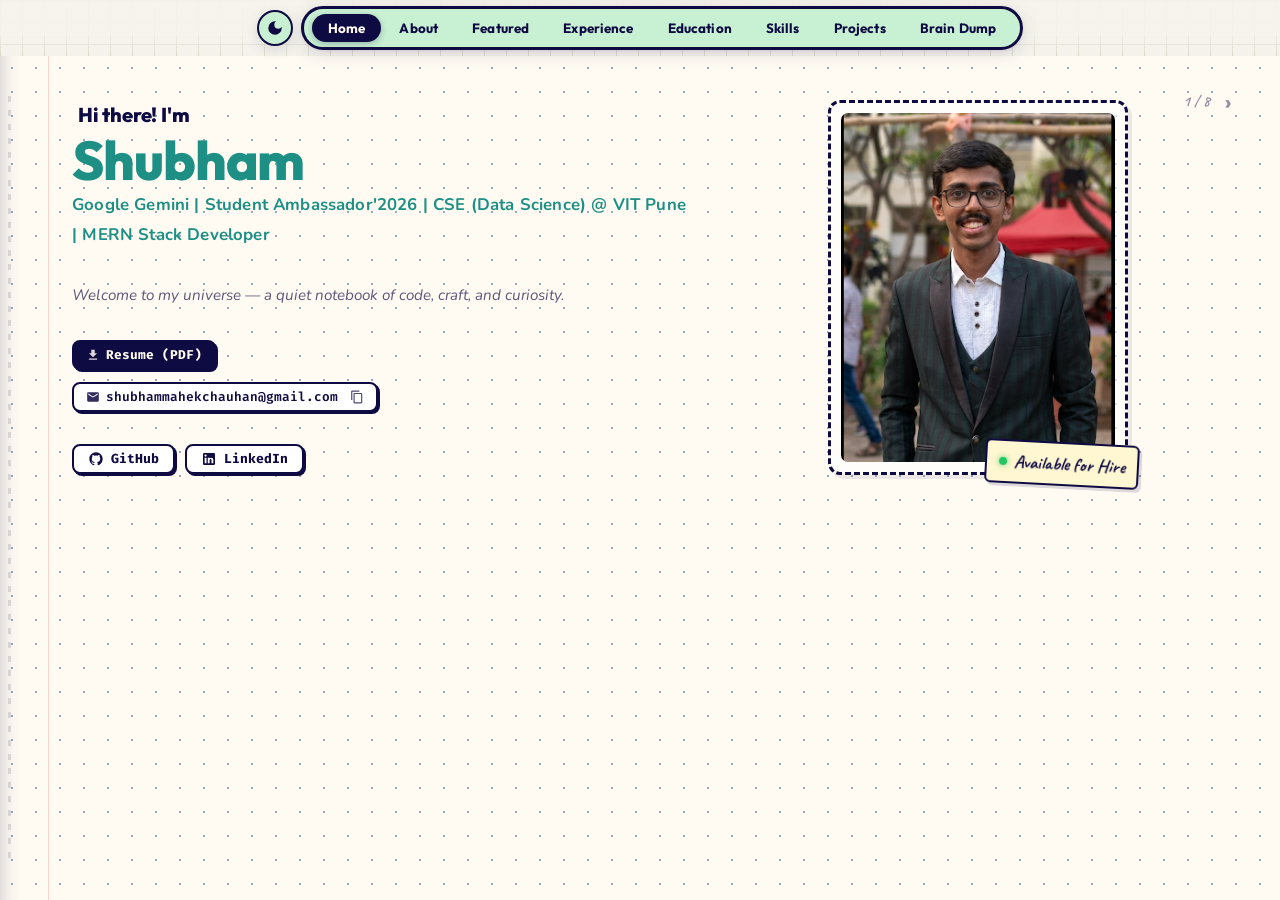
==== commit 8a41f207: "responsivness bug fixing for mobile" ====
--- a/index.html
+++ b/index.html
@@ -4,7 +4,7 @@
   <meta charset="UTF-8">
   <meta name="viewport" content="width=device-width, initial-scale=1.0">
   <meta name="description" content="Personal Portfolio — A notebook of code, craft, and curiosity">
-  <title>My Universe — Portfolio</title>
+  <title>My Portfolio</title>
   <link rel="icon" href="data:image/svg+xml,<svg xmlns=%22http://www.w3.org/2000/svg%22 viewBox=%220 0 100 100%22><text y=%22.9em%22 font-size=%2290%22>📖</text></svg>">
   <link rel="stylesheet" href="style.css">
 </head>
@@ -218,8 +218,7 @@
     </div><!-- /.book -->
   </div><!-- /.book-viewport -->
 
-  <!-- Keyboard hint -->
-  <div class="keyboard-hints">← → arrow keys to flip pages</div>
+
 
   <!-- ═══ ARTICLE READER MODAL ═══ -->
   <div class="modal-overlay" id="article-modal">
--- a/style.css
+++ b/style.css
@@ -1135,7 +1135,7 @@
 .modal-overlay.open { opacity: 1; pointer-events: auto; }
 
 .modal-window {
-  width: 100%; max-width: 700px; max-height: 82vh;
+  width: 100%; max-width: 660px; max-height: 78vh;
   background: var(--bg-book);
   border: 3px solid var(--border-dark);
   border-radius: 12px;
@@ -1188,6 +1188,63 @@
 }
 .article-content p { margin-bottom: var(--line-height); }
 .article-content strong { color: var(--text-navy); }
+
+/* Modal Project View styling */
+.modal-project-view {
+  display: flex;
+  flex-direction: column;
+}
+.modal-project-banner {
+  border-radius: 10px;
+  overflow: hidden;
+  border: 2px solid var(--border-dark);
+  margin-bottom: 14px;
+  box-shadow: 3px 3px 0px rgba(14,10,66,0.12);
+  max-height: 180px;
+  flex-shrink: 0;
+}
+.modal-project-banner img {
+  width: 100%;
+  height: 100%;
+  max-height: 180px;
+  display: block;
+  object-fit: cover;
+}
+.modal-project-sub {
+  font-weight: 700;
+  font-size: 1rem;
+  color: var(--text-navy);
+  margin-bottom: 10px;
+  line-height: 1.4;
+}
+.modal-project-details {
+  padding-left: 20px;
+  margin-bottom: 16px;
+  line-height: 1.5;
+}
+.modal-project-details li {
+  margin-bottom: 8px;
+  color: var(--text-body);
+  font-size: 0.9rem;
+}
+.modal-project-footer {
+  margin-top: 10px;
+  padding-top: 14px;
+  border-top: 1px dashed var(--border-light);
+}
+.modal-live-btn {
+  display: inline-flex;
+  align-items: center;
+  gap: 6px;
+  height: auto;
+  min-height: 36px;
+  padding: 6px 18px;
+  font-size: 0.88rem;
+  font-weight: 800;
+  border-radius: 8px;
+  line-height: 1.2;
+  white-space: nowrap;
+}
 
 /* ── Contact Form Modal & Inputs ── */
 .contact-modal-window { max-width: 520px; }
@@ -1327,22 +1384,35 @@
     -webkit-overflow-scrolling: touch;
   }
   .page-left { display: none; }
-  .page-right { padding: var(--line-height) 16px; }
+
+  /* Hide book spine & binding stitches on mobile */
+  .book::before,
+  .book::after { display: none; }
+  .page-right {
+    padding: var(--line-height) 16px calc(var(--line-height) * 3) 16px;
+    /* Remove the red margin line on mobile — it overlaps text at small padding */
+    background-image: radial-gradient(var(--ruled-line) 1.2px, transparent 1.2px);
+    background-size: 24px 24px;
+    background-position: 0 0;
+  }
 
   /* Home Full-Spread Page mobile layout & scrolling */
   .page-full-spread {
     flex-direction: column;
-    padding: 16px 16px 48px 16px;
+    padding: 16px 16px 80px 16px;
     gap: 16px;
     min-height: 100%;
     height: auto;
     overflow-y: visible;
+    /* Remove the red margin line on mobile */
+    background-image: radial-gradient(var(--ruled-line) 1.2px, transparent 1.2px);
+    background-size: 24px 24px;
+    background-position: 0 0;
   }
   .page-full-spread .page-nav {
-    position: relative;
-    top: auto;
-    right: auto;
-    align-self: flex-end;
+    position: absolute;
+    top: 12px;
+    right: 12px;
   }
   .hero-greeting {
     font-size: 1.1rem;
@@ -1373,5 +1443,48 @@
   .pinned-frame { max-width: 170px; }
 
   .skills-grid, .projects-grid, .courses-grid { grid-template-columns: 1fr; }
-  .modal-window { max-height: 90vh; }
-}
+  .modal-overlay { padding: 12px; }
+  .modal-window { max-height: 76vh; width: 94vw; }
+  .modal-header { padding: 10px 14px; }
+  .modal-body {
+    padding: 14px;
+    background-image: radial-gradient(var(--ruled-line) 1.2px, transparent 1.2px);
+    background-size: 24px 24px;
+    background-position: 0 0;
+  }
+  .modal-project-banner {
+    max-height: 130px;
+    margin-bottom: 10px;
+  }
+  .modal-project-banner img {
+    max-height: 130px;
+  }
+  .modal-project-sub {
+    font-size: 0.92rem;
+    margin-bottom: 8px;
+  }
+  .modal-project-details {
+    padding-left: 16px;
+    margin-bottom: 12px;
+  }
+  .modal-project-details li {
+    font-size: 0.84rem;
+    margin-bottom: 6px;
+  }
+  .modal-live-btn {
+    width: auto;
+    display: inline-flex;
+    justify-content: center;
+    padding: 8px 16px;
+    font-size: 0.85rem;
+    height: auto;
+    min-height: 34px;
+    line-height: 1.2;
+    white-space: nowrap;
+  }
+
+  /* Ensure page-content-inner doesn't restrict scrolling */
+  .page-content-inner {
+    padding-bottom: 24px;
+  }
+}
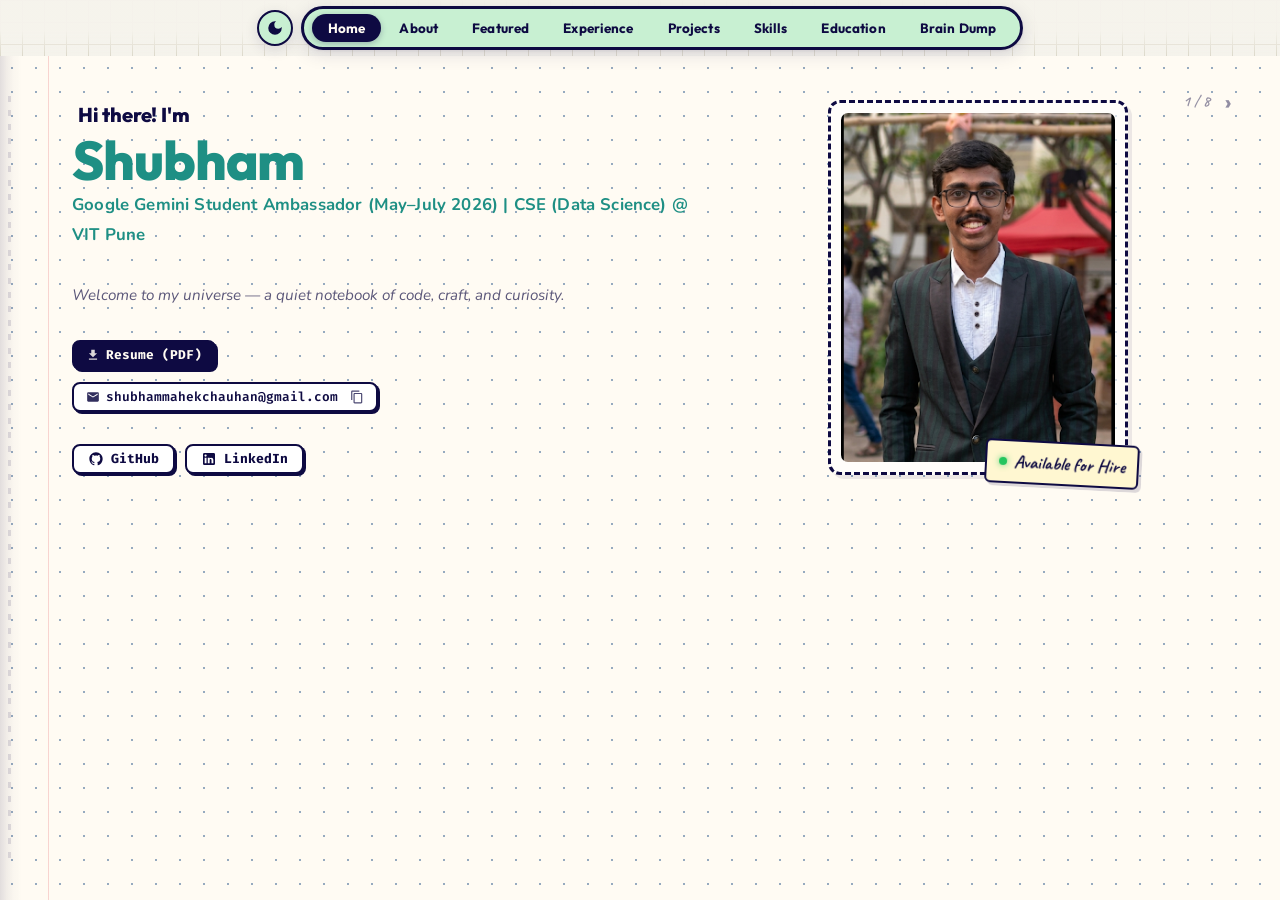
==== commit a1c4883d: "Project Section Changes and other data updatation" ====
--- a/index.html
+++ b/index.html
@@ -20,9 +20,9 @@
       <button class="nav-pill" data-page="1">About</button>
       <button class="nav-pill" data-page="2">Featured</button>
       <button class="nav-pill" data-page="3">Experience</button>
-      <button class="nav-pill" data-page="4">Education</button>
+      <button class="nav-pill" data-page="4">Projects</button>
       <button class="nav-pill" data-page="5">Skills</button>
-      <button class="nav-pill" data-page="6">Projects</button>
+      <button class="nav-pill" data-page="6">Education</button>
       <button class="nav-pill" data-page="7">Brain Dump</button>
   </div>
 
@@ -124,10 +124,58 @@
         </div>
       </div>
 
-      <!-- ─── PAGE 5: EDUCATION ─── -->
+      <!-- ─── PAGE 5: PROJECTS ─── -->
       <div class="book-page" data-page="4">
         <div class="page-left">
           <div class="chapter-number">05</div>
+          <div class="chapter-title">Projects</div>
+        </div>
+        <div class="page-right">
+          <div class="page-content-inner">
+            <div class="page-header">
+              <h2 class="section-heading">Projects</h2>
+              <div class="page-nav">
+                <button class="page-arrow" data-dir="prev" title="Previous page">‹</button>
+                <span class="page-num">5 / 8</span>
+                <button class="page-arrow" data-dir="next" title="Next page">›</button>
+              </div>
+            </div>
+            <!-- Sub-tabs -->
+            <div class="edu-tabs" id="project-tabs">
+              <button class="edu-tab active" data-ptab="actual">Campus Builds</button>
+              <button class="edu-tab" data-ptab="whiteboard">The Sandbox ✦</button>
+            </div>
+            <div id="actual-projects-content"></div>
+            <div id="whiteboard-projects-content" style="display:none;"></div>
+          </div>
+        </div>
+      </div>
+
+      <!-- ─── PAGE 6: SKILLS ─── -->
+      <div class="book-page" data-page="5">
+        <div class="page-left">
+          <div class="chapter-number">06</div>
+          <div class="chapter-title">Skills</div>
+        </div>
+        <div class="page-right">
+          <div class="page-content-inner">
+            <div class="page-header">
+              <h2 class="section-heading">Technical Skills</h2>
+              <div class="page-nav">
+                <button class="page-arrow" data-dir="prev" title="Previous page">‹</button>
+                <span class="page-num">6 / 8</span>
+                <button class="page-arrow" data-dir="next" title="Next page">›</button>
+              </div>
+            </div>
+            <div class="skills-grid" id="skills-content"></div>
+          </div>
+        </div>
+      </div>
+
+      <!-- ─── PAGE 7: EDUCATION ─── -->
+      <div class="book-page" data-page="6">
+        <div class="page-left">
+          <div class="chapter-number">07</div>
           <div class="chapter-title">Education</div>
         </div>
         <div class="page-right">
@@ -136,7 +184,7 @@
               <h2 class="section-heading">Education</h2>
               <div class="page-nav">
                 <button class="page-arrow" data-dir="prev" title="Previous page">‹</button>
-                <span class="page-num">5 / 8</span>
+                <span class="page-num">7 / 8</span>
                 <button class="page-arrow" data-dir="next" title="Next page">›</button>
               </div>
             </div>
@@ -147,49 +195,6 @@
             </div>
             <div id="education-content" class="timeline"></div>
             <div id="courses-content" class="courses-grid" style="display:none;"></div>
-          </div>
-        </div>
-      </div>
-
-      <!-- ─── PAGE 6: SKILLS ─── -->
-      <div class="book-page" data-page="5">
-        <div class="page-left">
-          <div class="chapter-number">06</div>
-          <div class="chapter-title">Skills</div>
-        </div>
-        <div class="page-right">
-          <div class="page-content-inner">
-            <div class="page-header">
-              <h2 class="section-heading">Technical Skills</h2>
-              <div class="page-nav">
-                <button class="page-arrow" data-dir="prev" title="Previous page">‹</button>
-                <span class="page-num">6 / 8</span>
-                <button class="page-arrow" data-dir="next" title="Next page">›</button>
-              </div>
-            </div>
-            <div class="skills-grid" id="skills-content"></div>
-          </div>
-        </div>
-      </div>
-
-      <!-- ─── PAGE 7: PROJECTS ─── -->
-      <div class="book-page" data-page="6">
-        <div class="page-left">
-          <div class="chapter-number">07</div>
-          <div class="chapter-title">Projects</div>
-        </div>
-        <div class="page-right">
-          <div class="page-content-inner">
-            <div class="page-header">
-              <h2 class="section-heading">Projects</h2>
-              <div class="page-nav">
-                <button class="page-arrow" data-dir="prev" title="Previous page">‹</button>
-                <span class="page-num">7 / 8</span>
-                <button class="page-arrow" data-dir="next" title="Next page">›</button>
-              </div>
-            </div>
-            <div class="filter-bar" id="project-filters"></div>
-            <div class="projects-grid" id="projects-content"></div>
           </div>
         </div>
       </div>
--- a/style.css
+++ b/style.css
@@ -998,12 +998,121 @@
   margin-bottom: 6px;
 }
 
-/* Projects grid */
+/* Projects grid (legacy) */
 .projects-grid {
   display: grid;
   grid-template-columns: repeat(auto-fill, minmax(260px, 1fr));
   gap: var(--line-height);
 }
+
+/* Large project cards grid */
+.projects-grid-large {
+  display: grid;
+  grid-template-columns: repeat(auto-fill, minmax(340px, 1fr));
+  gap: 20px;
+}
+
+/* Philosophical section intro */
+.proj-section-intro {
+  margin-bottom: 20px;
+  padding: 14px 18px;
+  border-left: 3px solid var(--text-teal);
+  background: transparent;
+}
+.proj-intro-text {
+  font-family: var(--font-body);
+  font-size: 0.92rem;
+  font-style: italic;
+  color: var(--text-muted);
+  line-height: 1.65;
+  margin: 0;
+}
+
+
+/* Large project card — styled like exp-project-pill but bigger */
+.proj-card-large {
+  background-color: var(--bg-card);
+  background-image: radial-gradient(var(--ruled-line) 1.2px, transparent 1.2px);
+  background-size: 20px 20px;
+  border: 2px solid var(--border-dark);
+  border-radius: 12px;
+  padding: 22px 24px;
+  box-shadow: var(--shadow-block);
+  transition: transform 160ms ease, box-shadow 160ms ease;
+  display: flex;
+  flex-direction: column;
+  gap: 10px;
+}
+.proj-card-large:hover {
+  transform: translateY(-3px);
+  box-shadow: var(--shadow-block-hover);
+}
+
+.proj-card-top { display: flex; flex-direction: column; gap: 4px; }
+
+.proj-card-title-row {
+  display: flex;
+  align-items: flex-start;
+  justify-content: space-between;
+  gap: 10px;
+  flex-wrap: wrap;
+}
+
+.proj-card-title {
+  font-size: 1.1rem;
+  font-weight: 800;
+  color: var(--text-navy);
+  line-height: 1.3;
+  margin: 0;
+}
+
+.proj-card-sub {
+  font-size: 0.84rem;
+  color: var(--text-teal);
+  font-weight: 700;
+  line-height: 1.4;
+}
+
+.proj-card-desc {
+  font-size: 0.9rem;
+  color: var(--text-body);
+  line-height: 1.55;
+  margin: 0;
+}
+
+.proj-card-links {
+  display: flex;
+  flex-wrap: wrap;
+  gap: 8px;
+  margin-top: 4px;
+}
+
+.proj-link-btn {
+  font-size: 0.78rem;
+  padding: 3px 12px;
+  height: auto;
+  min-height: 28px;
+  line-height: 1.3;
+  border-radius: 7px;
+}
+
+/* Vibe badge for Whiteboard projects */
+.proj-vibe-badge {
+  display: inline-flex;
+  align-items: center;
+  font-family: var(--font-handwritten);
+  font-size: 1rem;
+  font-weight: 700;
+  color: var(--text-teal);
+  background: var(--bg-pill-badge);
+  border: 1.5px solid var(--border-dark);
+  border-radius: 20px;
+  padding: 2px 10px;
+  white-space: nowrap;
+  flex-shrink: 0;
+  box-shadow: 1px 1px 0 var(--border-dark);
+}
+
 
 /* "Something's Cooking" empty state */
 .cooking-placeholder {
@@ -1442,7 +1551,7 @@
   }
   .pinned-frame { max-width: 170px; }
 
-  .skills-grid, .projects-grid, .courses-grid { grid-template-columns: 1fr; }
+  .skills-grid, .projects-grid, .projects-grid-large, .courses-grid { grid-template-columns: 1fr; }
   .modal-overlay { padding: 12px; }
   .modal-window { max-height: 76vh; width: 94vw; }
   .modal-header { padding: 10px 14px; }
